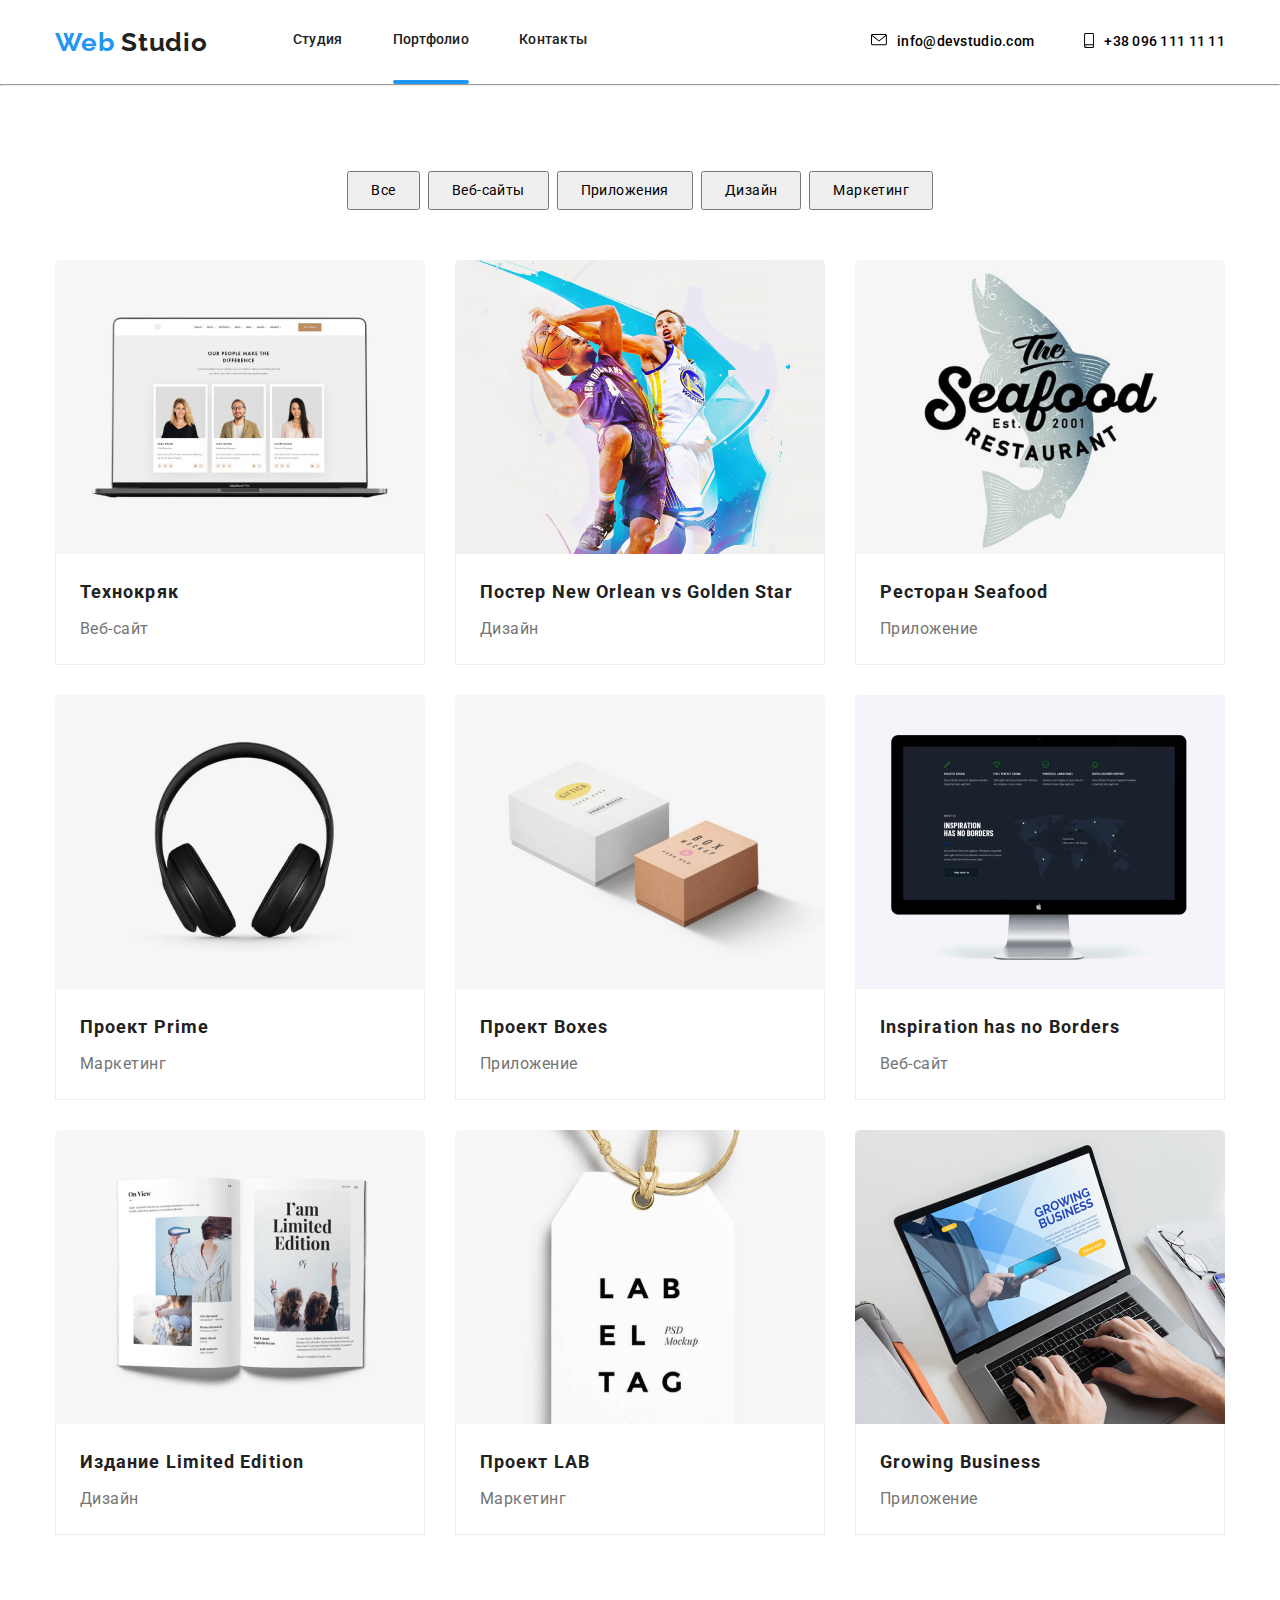
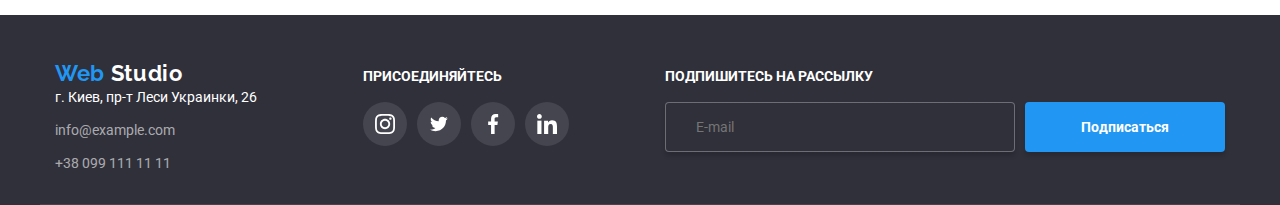
==== portfolio.html @ 1dcd69ef "создал 7 репозиторий" ====
<!DOCTYPE html>
<html lang="en">
  <head>
    <meta charset="UTF-8" />
    <meta name="viewport" content="width=device-width, initial-scale=1.0" />
    <title>Portfolio</title>
    <link
      href="https://fonts.googleapis.com/css2?family=Raleway:wght@400;500;700;900&display=swap"
      rel="stylesheet"
    />
    <link
      href="https://fonts.googleapis.com/css2?family=Roboto:wght@400;500;700;900&display=swap"
      rel="stylesheet"
    />
    <link rel="stylesheet" href="./css/normalize.css" />
    <link rel="stylesheet" href="./css/style.css" />
  </head>

  <body>
    <!--header-->
    <header>
      <div class="container">
        <p class="logo" id="top"><span class="active">Web</span> Studio</p>
        <nav class="navigation">
          <ul class="nav-list">
            <li class="nav-item"><a href="./index.html">Студия</a></li>
            <li class="nav-item active-header"><a href="#">Портфолио</a></li>
            <li class="nav-item"><a href="#">Контакты</a></li>
          </ul>
        </nav>
        <ul class="contacts-list">
          <li class="contacts-item">
            <div class="header-icon">
              <svg class="header-svg" width="16" height="12">
                <use href="./images/symbol-defs.svg#icon-envelope"></use>
              </svg>
            </div>
            <a href="mailto:info@devstudio.com"> info@devstudio.com</a>
          </li>
          <li class="contacts-item">
            <div class="header-icon">
              <svg class="header-svg" width="10" height="15">
                <use href="./images/symbol-defs.svg#icon-smartphone"></use>
              </svg>
            </div>
            <a href="tel:+380961111111"> +38 096 111 11 11</a>
          </li>
        </ul>
      </div>
    </header>
    <hr class="header-line" />
    <!--buttons-->
    <main>
      <section class="our-works">
        <div class="container">
          <h1>Наши работы</h1>
          <!-- hide title -->
          <ul class="filters-list">
            <li class="filters-item">
              <button type="button" class="button shadow">Все</button>
            </li>
            <li class="filters-item">
              <button type="button" class="button shadow">Веб-сайты</button>
            </li>
            <li class="filters-item">
              <button type="button" class="button shadow">Приложения</button>
            </li>
            <li class="filters-item">
              <button type="button" class="button shadow">Дизайн</button>
            </li>
            <li class="filters-item">
              <button type="button" class="button shadow">Маркетинг</button>
            </li>
          </ul>
          <ul class="works">
            <li class="works-item">
              <a class="item-link" href="#">
                <div class="item-image">
                  <img src="./images/hover_overlay.jpg" alt="hover_overlay" />

                  <div class="card-overlay">
                    <p class="card-description">
                      Технокряк это современная площадка распространения
                      коронавируса. Компании используют эту платформу для
                      цифрового шпионажа и атак на защищённые сервера
                      конкурентов.
                    </p>
                  </div>
                </div>
                <div class="item-info">
                  <h2 class="item-title-works">Технокряк</h2>
                  <p class="filter-type">Веб-сайт</p>
                </div>
              </a>
            </li>
            <li class="works-item">
              <a class="item-link" href="#">
                <div class="item-image">
                  <img src="./images/img1.jpg" alt="basketball" />
                  <div class="card-overlay">
                    <p class="card-description">
                      Lorem, ipsum dolor sit amet consectetur adipisicing elit.
                      Ex nemo ducimus ratione consequuntur nostrum placeat ut
                      voluptatem eligendi amet! Quia accusantium, voluptate
                      voluptatibus magni fugit quam aliquid exercitationem ea
                      vel?
                    </p>
                  </div>
                </div>
                <div class="item-info">
                  <h2 class="item-title-works">
                    Постер New Orlean vs Golden Star
                  </h2>
                  <p class="filter-type">Дизайн</p>
                </div>
              </a>
            </li>
            <li class="works-item">
              <a class="item-link" href="#">
                <div class="item-image">
                  <img src="./images/img2.jpg" alt="Seafood" />
                  <div class="card-overlay">
                    <p class="card-description">
                      Lorem, ipsum dolor sit amet consectetur adipisicing elit.
                      Ex nemo ducimus ratione consequuntur nostrum placeat ut
                      voluptatem eligendi amet! Quia accusantium, voluptate
                      voluptatibus magni fugit quam aliquid exercitationem ea
                      vel?
                    </p>
                  </div>
                </div>
                <div class="item-info">
                  <h2 class="item-title-works">Ресторан Seafood</h2>
                  <p class="filter-type">Приложение</p>
                </div>
              </a>
            </li>
            <li class="works-item">
              <a class="item-link" href="#">
                <div class="item-image">
                  <img src="./images/img3.jpg" alt="headphones" />
                  <div class="card-overlay">
                    <p class="card-description">
                      Lorem, ipsum dolor sit amet consectetur adipisicing elit.
                      Ex nemo ducimus ratione consequuntur nostrum placeat ut
                      voluptatem eligendi amet! Quia accusantium, voluptate
                      voluptatibus magni fugit quam aliquid exercitationem ea
                      vel?
                    </p>
                  </div>
                </div>
                <div class="item-info">
                  <h2 class="item-title-works">Проект Prime</h2>
                  <p class="filter-type">Маркетинг</p>
                </div>
              </a>
            </li>
            <li class="works-item">
              <a class="item-link" href="#">
                <div class="item-image">
                  <img src="./images/img4.jpg" alt="boxes" />
                  <div class="card-overlay">
                    <p class="card-description">
                      Lorem, ipsum dolor sit amet consectetur adipisicing elit.
                      Ex nemo ducimus ratione consequuntur nostrum placeat ut
                      voluptatem eligendi amet! Quia accusantium, voluptate
                      voluptatibus magni fugit quam aliquid exercitationem ea
                      vel?
                    </p>
                  </div>
                </div>
                <div class="item-info">
                  <h2 class="item-title-works">Проект Boxes</h2>
                  <p class="filter-type">Приложение</p>
                </div>
              </a>
            </li>
            <li class="works-item">
              <a class="item-link" href="#">
                <div class="item-image">
                  <img src="./images/img5.jpg" alt="mnitor" />
                  <div class="card-overlay">
                    <p class="card-description">
                      Lorem, ipsum dolor sit amet consectetur adipisicing elit.
                      Ex nemo ducimus ratione consequuntur nostrum placeat ut
                      voluptatem eligendi amet! Quia accusantium, voluptate
                      voluptatibus magni fugit quam aliquid exercitationem ea
                      vel?
                    </p>
                  </div>
                </div>
                <div class="item-info">
                  <h2 class="item-title-works">Inspiration has no Borders</h2>
                  <p class="filter-type">Веб-сайт</p>
                </div>
              </a>
            </li>
            <li class="works-item">
              <a class="item-link" href="#">
                <div class="item-image">
                  <img src="./images/img6.jpg" alt="book" />
                  <div class="card-overlay">
                    <p class="card-description">
                      Lorem, ipsum dolor sit amet consectetur adipisicing elit.
                      Ex nemo ducimus ratione consequuntur nostrum placeat ut
                      voluptatem eligendi amet! Quia accusantium, voluptate
                      voluptatibus magni fugit quam aliquid exercitationem ea
                      vel?
                    </p>
                  </div>
                </div>
                <div class="item-info">
                  <h2 class="item-title-works">Издание Limited Edition</h2>
                  <p class="filter-type">Дизайн</p>
                </div>
              </a>
            </li>
            <li class="works-item">
              <a class="item-link" href="#">
                <div class="item-image">
                  <img src="./images/img7.jpg" alt="company-logo" />
                  <div class="card-overlay">
                    <p class="card-description">
                      Lorem, ipsum dolor sit amet consectetur adipisicing elit.
                      Ex nemo ducimus ratione consequuntur nostrum placeat ut
                      voluptatem eligendi amet! Quia accusantium, voluptate
                      voluptatibus magni fugit quam aliquid exercitationem ea
                      vel?
                    </p>
                  </div>
                </div>

                <div class="item-info">
                  <h2 class="item-title-works">Проект LAB</h2>
                  <p class="filter-type">Маркетинг</p>
                </div>
              </a>
            </li>
            <li class="works-item">
              <a class="item-link" href="#">
                <div class="item-image">
                  <img src="./images/img8.jpg" alt="laptop" />
                  <div class="card-overlay">
                    <p class="card-description">
                      Lorem, ipsum dolor sit amet consectetur adipisicing elit.
                      Ex nemo ducimus ratione consequuntur nostrum placeat ut
                      voluptatem eligendi amet! Quia accusantium, voluptate
                      voluptatibus magni fugit quam aliquid exercitationem ea
                      vel?
                    </p>
                  </div>
                </div>
                <div class="item-info">
                  <h2 class="item-title-works">Growing Business</h2>
                  <p class="filter-type">Приложение</p>
                </div>
              </a>
            </li>
          </ul>
        </div>
      </section>
    </main>
    <!-- foore -->
    <footer>
      <div class="container">
        <div>
          <a class="logo" href="#top"><span class="active">Web</span> Studio</a>
          <address class="address">
            <ul class="address-list">
              <li class="address-item">г. Киев, пр-т Леси Украинки, 26</li>
              <li class="address-item">
                <a href="mailto:info@example.com">info@example.com</a>
              </li>
              <li class="address-item">
                <a href="tel:+380991111111">+38 099 111 11 11</a>
              </li>
            </ul>
          </address>
        </div>
        <div class="join-social">
          <p class="join">Присоединяйтесь</p>
          <ul class="social">
            <li class="social-list-footer">
              <a class="social-link-footer" href="#">
                <svg class="social-icon-footer" width="20" height="20">
                  <use href="./images/symbol-defs.svg#icon-Instagram"></use>
                </svg>
              </a>
            </li>
            <li class="social-list-footer">
              <a class="social-link-footer" href="#">
                <svg class="social-icon-footer" width="20" height="16">
                  <use href="./images/symbol-defs.svg#icon-Twitter"></use>
                </svg>
              </a>
            </li>
            <li class="social-list-footer">
              <a class="social-link-footer" href="#">
                <svg class="social-icon-footer" width="20" height="20">
                  <use
                    class="svg-social"
                    href="./images/symbol-defs.svg#icon-facebook"
                  ></use>
                </svg>
              </a>
            </li>
            <li class="social-list-footer">
              <a class="social-link-footer" href="#">
                <svg class="social-icon-footer" width="20" height="20">
                  <use href="./images/symbol-defs.svg#icon-linkedin"></use>
                </svg>
              </a>
            </li>
          </ul>
        </div>
        <div class="join-form">
          <p class="join">Подпишитесь на рассылку</p>
        <form class="form-item">
        
          <input class="form" type="email" name="mail" placeholder="E-mail" />
          <button class="f-button">
            <p>Подписаться</p>
            <svg class="button-svg" width="24" height="24">
              <use href="./images/symbol-defs.svg#icon-send"></use>
            </svg>
          </button>
        
        </form>
      </div>
      <!-- <small class="copyrights">2020 | Developed by GoIT Students</small> -->
    </footer>
  </body>
</html>
---- css/style.css ----
:root {
  --text-color: #212121;
  --main-color: #2196f3;
  --contacts-color: #757575;
}

html {
  box-sizing: border-box;
}

* ::before,
* ::after {
  box-sizing: inherit;
}

button:hover,
button:focus {
  color: #ffffff;
  background-color: var(--active-color);
}

ul {
  padding-inline-start: 0;
  margin: 0;
}

body {
  font-family: "roboto", sans-serif;
  font-size: 14px;
  line-height: 1.71;
  letter-spacing: 0.03;
}

.container {
  width: 1170px;
  margin-left: auto;
  margin-right: auto;
  margin-bottom: 94px;
  padding-right: 15px;
  padding-left: 15px;
}

.container:first-child {
  margin-bottom: 0;
}

.header-line {
  margin-top: 0;
  margin-bottom: 0;
}
/* header */

header {
  font-size: 14px;
  line-height: 1.14;
  font-weight: 500;
  letter-spacing: 0.02em;
}

header .container {
  display: flex;
  align-items: center;
}

header a {
  text-decoration: none;
}

.logo {
  font-family: "Raleway", sans-serif;
  font-size: 26px;
  font-weight: 700;
  line-height: 1.19;
  letter-spacing: 0.03em;
  margin-right: 85px;

  color: var(--text-color);
}

.active {
  color: var(--main-color);
}

.active-header:after {
  content: "";
  display: block;
  width: 100%;
  height: 4px;
  border-radius: 3px;

  background-color: var(--main-color);
}

.nav-list {
  display: flex;
}

.nav-item:not(:last-child) {
  margin-right: 50px;
}

.nav-item a {
  display: inline-block;

  padding-top: 32px;
  padding-bottom: 32px;

  color: var(--text-color);

  transition: 250ms cubic-bezier(0.4, 0, 0.2, 1);
}

.active a {
  color: var(--main-color);
}

.nav-item a:hover,
.nav-item a:focus {
  color: var(--main-color);
}

.contacts-list {
  display: flex;
  margin-left: auto;
  align-items: center;
}

.contacts-item:not(:last-child) {
  margin-right: 50px;
}

.contacts-item {
  display: flex;
  align-items: center;

  padding-top: 32px;
  padding-bottom: 32px;

  transition: 250ms cubic-bezier(0.4, 0, 0.2, 1);
}

.contacts-item a {
  color: var(--main-text-color);
}

.header-icon {
  margin-right: 10px;
}
.header-svg {
  fill: var(--main-text-color);
}
.contacts-item:hover {
  color: #2196f3;
}
.contacts-item:hover {
  fill: #2196f3;
}

/* hero */
.hero-container {
  background-image: linear-gradient(
      to right,
      rgba(47, 48, 58, 0.8),
      rgba(47, 48, 58, 0.8)
    ),
    url(../images/Header_img.jpg);
  background-repeat: no-repeat;
  background-position: center;
  text-align: center;
  width: 100%;
  height: 600px;
  margin-bottom: 94px;
  display: flex;
  flex-direction: column;
  justify-content: center;
  align-items: center;
}

.hero-title {
  font-weight: 900;
  font-size: 44px;
  line-height: 60px;
  letter-spacing: 0.06em;
  text-transform: uppercase;
  color: #ffffff;
}

.hero-button {
  background-color: #2196f3;
  box-shadow: 0px 4px 4px rgba(0, 0, 0, 0.15);
  border-radius: 4px;
  border: none;
  padding: 20px 33px;

  transition: background-color 250ms cubic-bezier(0.4, 0, 0.2, 1);
}

.hero-button:hover {
  background-color: #0977d1;
}

.hero-button-text {
  font-weight: bold;
  font-size: 16px;
  line-height: 30px;
  display: flex;
  align-items: center;
  text-align: center;
  letter-spacing: 0.06em;

  color: #ffffff;
}
/* virtues */

.section-virtues {
  display: flex;
  margin-left: auto;
  margin-right: auto;
}

.list-virtues {
  margin-right: 30px;
}

.list-virtues:last-child {
  margin-right: 0;
}

.virtues-svg {
  display: flex;
  height: 120px;
  background-color: #f5f4fa;
  border-radius: 3px;
  align-items: center;
  justify-content: center;
}

.header-virtues {
  font-weight: bold;
  font-size: 14px;
  line-height: 16px;
  letter-spacing: 0.03em;
  text-transform: uppercase;
  color: var(--text-color);
}
.head {
  width: 270px;
  height: 18px;
  margin-top: 30px;
  margin-bottom: 10px;
}

.text-virtues {
  font-family: Roboto;
  font-size: 14px;
  line-height: 24px;
  letter-spacing: 0.03em;
  color: #757575;
}

/* what we do */

.activity {
  display: flex;
  margin-left: auto;
  margin-right: auto;
}

.do-container {
  margin-bottom: 94px;
}

.activity-image {
  position: relative;
}
.item-title {
  position: absolute;
  left: 0;
  bottom: 0;
  width: 100%;
}
.main-section-title {
  font-weight: bold;
  font-size: 36px;
  line-height: 42px;
  letter-spacing: 0.03em;
  color: var(--text-color);
  text-align: center;
  margin-top: 0;
  margin-bottom: 50px;
}
.item-title {
  font-size: 14px;
  text-align: center;

  color: #ffffff;
  background-color: rgba(47, 48, 58, 0.8);

  padding-top: 27px;
  padding-bottom: 27px;
  margin: 0;
}
.activity-item-list {
  margin-right: 30px;
}
.activity-item-list:last-child {
  margin-right: 0;
}

.activity-links {
  font-weight: bold;
  font-size: 14px;
  line-height: 16px;
  text-align: center;
  letter-spacing: 0.03em;
  text-transform: uppercase;

  color: #ffffff;
}
/* team */

.team-cntainer {
  background-color: #f5f4fa;
  margin-left: auto;
  margin-right: auto;
  padding-top: 94px;
  padding-bottom: 94px;
}

.palyers {
  display: flex;
  margin-right: auto;
  margin-left: auto;
}

.list-team {
  margin-right: 30px;
  background-color: #ffffff;
  box-shadow: 0px 2px 1px rgba(0, 0, 0, 0.2), 0px 1px 1px rgba(0, 0, 0, 0.14),
    0px 1px 3px rgba(0, 0, 0, 0.12);
  border-radius: 0px 0px 4px 4px;
}

.list-team:last-child {
  margin-right: 0;
}

.name {
  font-weight: 500;
  font-size: 16px;
  line-height: 19px;
  text-align: center;
  letter-spacing: 0.03em;
  color: var(--text-color);
}

.specialty {
  font-size: 16px;
  line-height: 19px;
  text-align: center;
  letter-spacing: 0.03em;
  color: #757575;
}

.social-link {
  display: flex;
  margin-left: auto;
  margin-right: auto;
  align-items: center;
  justify-content: center;
  margin-top: 16px;
  margin-bottom: 24px;
}

.social-list-svg {
  margin-right: 10px;
}
.social-list-svg:last-child {
  margin-right: 0;
}

.social-link-svg {
  align-items: center;
  justify-content: center;
  display: flex;

  width: 44px;
  height: 44px;
  border-radius: 50%;

  color: #fff;

  transition: 250ms, cubic-bezier(0.4, 0, 0.2, 1) color 250ms;
}

.social-link-svg:focus,
.social-link-svg:hover {
  cursor: pointer;
  background-color: var(--main-color);
}

.social-icon {
  fill: #afb1b8;
}
.social-link-svg:focus svg,
.social-link-svg:hover svg {
  fill: currentColor;
}

/* clients */

.clients-title {
  margin-top: 94px;
}

.list-clients {
  display: flex;
  margin-left: auto;
  margin-right: auto;
}

.list-clients-item {
  margin-right: 30px;
}

.list-clients-item:last-child {
  margin-right: 0;
}

.box-clients {
  display: flex;
  align-items: center;
  justify-content: center;

  width: 168px;
  height: 90px;

  border: 1px solid #afb1b8;
  border-radius: 5px;

  color: #afb1b8;

  transition: 250ms cubic-bezier(0.4, 0, 0.2, 1);
}

.box-clients:hover {
  cursor: pointer;
  border-color: var(--main-color);
}

.clients-icon {
  fill: currentColor;

  transition: fill 250ms cubic-bezier(0.4, 0, 0.2, 1);
}

.box-clients:hover .clients-icon {
  fill: var(--main-color);
}

/* footer */

footer {
  color: #ffffff;
  background-color: #2f303a;
}

footer .container {
  display: flex;
  align-items: baseline;
  justify-content: space-between;
  border-bottom: 1px solid rgba(255, 255, 255, 0.1);
  padding-top: 45px;
  padding-bottom: 28px;
}

footer a {
  text-decoration: none;
  display: block;
}

footer .logo {
  color: #ffffff;
  font-size: 22px;
}

.address-list li:not(:last-child) {
  margin-bottom: 9px;
}

.address-item {
  font-size: 14px;
  font-style: normal;
}

footer .address-item a {
  color: rgba(255, 255, 255, 0.6);
}

footer .join {
  font-size: 14px;
  font-weight: 700;
  line-height: 0.87;
  text-transform: uppercase;
  margin-bottom: 20px;
}

footer .social {
  padding: 0;
  display: flex;
}

.copyrights {
  display: block;
  font-size: 12px;
  line-height: 2;
  text-align: center;
  color: rgba(255, 255, 255, 0.4);
  padding-top: 18px;
  padding-bottom: 21px;
}

.social-list-footer {
  margin-right: 10px;
}

.social-list-footer:last-child {
  margin-right: 0;
}

.social-link-footer {
  width: 44px;
  height: 44px;
  border-radius: 50%;
  align-items: center;
  background-color: rgba(255, 255, 255, 0.1);
  justify-content: center;
  display: flex;
  color: #fff;
  transition-duration: 250ms;
  transition-timing-function: cubic-bezier(0.4, 0, 0.2, 1);
  /* transition: cubic-bezier(0.4, 0, 0.2, 1); */
}
.social-link-footer:hover {
  cursor: pointer;
  background-color: var(--main-color);
  border-radius: 50%;
}
.social-icon-footer {
  fill: #fff;
}

.form-item {
  display: flex;
}

.form {
  border: 1px solid rgba(255, 255, 255, 0.3);
  box-sizing: border-box;
  box-shadow: 0px 4px 4px rgba(0, 0, 0, 0.15);
  border-radius: 4px;
  height: 50px;
  background-color: #2f303a;
  margin-right: 10px;
  min-width: 350px;
}

.form::placeholder {
  margin-left: 15px;
}

.f-button {
  position: relative;
  background-color: #2196f3;
  box-shadow: 0px 4px 4px rgba(0, 0, 0, 0.15);
  border-radius: 4px;
  height: 50px;
  width: 200px;
  color: #fff;
  align-items: center;
  display: flex;
  padding-left: 30px;
  padding-right: 30px;
  border: none;
}

.button-svg {
  position: absolute;
  top: 50%;
  left: 50%;
  transform: translate(150%, -50%);
  opacity: 0;
  transition-duration: 350ms;
  transition-delay: 100ms;
}

.f-button:hover .button-svg {
  opacity: 1;
}

.f-button:hover {
  background-color: #2196f3;
}

.f-button p {
  position: absolute;
  margin: 0;
  top: 50%;
  left: 50%;
  transform: translate(-50%, -50%);

  font-weight: bold;

  transition-duration: 350ms;
}

.f-button:hover p {
  transform: translate(-70%, -50%);
}

.form {
  padding-left: 30px;
}

.form:focus,
.form:hover {
  background-color: #2f303a;
  color: #fff;
  outline: none;
  cursor: pointer;
}

/* portfolio */

.our-works h1 {
  visibility: hidden;
}
.our-works a {
  text-decoration: none;
}
.our-works ul {
  list-style-type: none;
}
.filters-list {
  display: flex;
  justify-content: center;
  text-align: center;
  margin-bottom: 50px;
}
.filters-item {
  min-width: 73px;

  transition: background-color 250ms cubic-bezier(0.4, 0, 0.2, 1);
}
.filters-item:not(:last-child) {
  margin-right: 8px;
}

.filters-item:hover {
  color: #fff;
  background-color: var(--main-color);
}

.our-works .button {
  margin: 0;
  padding: 6px 22px;
  min-width: 73px;
  min-height: 38px;
  letter-spacing: 0.03em;
  line-height: 1.62;
}

.our-works {
  margin-bottom: 80px;
}

.works {
  display: flex;
  flex-wrap: wrap;
  justify-content: space-between;
}
.works img {
  display: block;
}
.works-item {
  display: block;
  width: calc((100% - 30px * 2) / 3);
  margin-bottom: 30px;
  margin-right: 30px;
  background: #ffffff;
}
.works-item:nth-child(3n) {
  margin-right: 0px;
}
.works-item:nth-last-child(-n + 3) {
  margin-bottom: 0px;
}
.works-item .item-title {
  text-transform: none;
}

.works-item:hover {
  box-shadow: 1px 4px 6px rgba(0, 0, 0, 0.16), 0px 4px 4px rgba(0, 0, 0, 0.06),
    0px 1px 1px rgba(0, 0, 0, 0.12);
}

.item-link {
  text-decoration: none;
}

.item-info p,
h2 {
  margin: 0;
  padding: 0;
}

.item-info {
  border: 1px solid #eeeeee;
  border-top: none;
  text-align: left;
  padding: 20px 24px;
}
.our-works .item-title-works {
  color: var(--text-color);
  font-size: 18px;
  line-height: 2;
  font-weight: 700;
  letter-spacing: 0.06em;
  margin-bottom: 4px;
}
.filter-type {
  font-size: 16px;
  line-height: 1.87;
  font-weight: 400;
  letter-spacing: 0.03em;

  color: #757575;
}

.item-image {
  position: relative;
  border-radius: 5px 5px 0px 0px;
  overflow: hidden;
}

.card-overlay {
  position: absolute;
  top: 0;
  left: 0;
  width: 100%;

  background-color: rgba(33, 150, 243, 0.9);

  transform: translateY(100%);

  transition: transform 250ms cubic-bezier(0.4, 0, 0.2, 1);
}

.item-link:hover .card-overlay {
  transform: translateY(0);
}

.card-description {
  margin: 0;
  color: #ffffff;
  font-size: 18px;
  line-height: 1.56;
  padding: 63px 24px;
  text-align: left;
}

/* modal */

p {
  margin: 0;
}

.backdrop {
  position: fixed;
  top: 0;
  left: 0;

  width: 100%;
  height: 100%;

  background-color: rgba(0, 0, 0, 0.2);
}

.backdrop.is-hidden {
  opacity: 0;
  pointer-events: none;
}

.close-modal-btn {
  position: absolute;
  top: 8px;
  right: 8px;

  transition: background-color 250ms cubic-bezier(0.4, 0, 0.2, 1);

  display: flex;
  align-items: center;
  justify-content: center;

  width: 30px;
  height: 30px;
  border: 1px solid rgba(0, 0, 0, 0.1);
  border-radius: 50%;
  outline: none;

  cursor: pointer;

  background-color: #ffffff;
}

.close-modal-btn:hover,
.close-modal-btn:focus {
  background-color: #2196f3;

  fill: #fff;

  transform: scale(1.15);
}

.modal {
  position: absolute;
  top: 50%;
  left: 50%;

  transform: translate(-50%, -50%);

  width: 530px;
  padding: 40px;

  align-items: center;
  justify-content: center;
  font-style: inherit;
  box-sizing: border-box;

  background-color: #fff;
  box-shadow: 0px 2px 1px rgba(0, 0, 0, 0.2), 0px 1px 1px rgba(0, 0, 0, 0.14),
    0px 1px 3px rgba(0, 0, 0, 0.12);
  border-radius: 4px;
}

.form-items {
  display: flex;
  flex-direction: column;
}

.modal h1 {
  font-weight: bold;
  font-size: 20px;
  line-height: 23px;
  text-align: center;
  letter-spacing: 0.03em;

  margin-bottom: 30px;

  color: #212121;
}

.input-item {
  height: 40px;
  width: 100%;
  box-sizing: border-box;

  border: 1px solid rgba(33, 33, 33, 0.2);
  border-radius: 4px;
  outline: none;

  padding-left: 42px;
  padding-right: 18px;

  cursor: pointer;
}

.input-item:hover .input-svg,
.input-item:focus .input-svg {
  border: 1px solid #2196f3;

  fill: #2196f3;
}

.input-item.comment {
  height: 120px;

  padding: 12px 16px;
}

.label-item.comment {
  position: absolute;
  top: 0px;
  left: 0px;
  transform: translate(16px, 12px);

  text-align: start;
}

.input-item:not(:placeholder-shown) ~ .label-item,
.input-item:focus ~ .label-iteml {
  color: #188ce8;

  transform: translate(0px, -20px);
}

.form-field {
  position: relative;
  margin-bottom: 28px;
}

.form-field:focus-within .input-item {
  border: 1px solid #2196f3;
}

.form-field:focus-within .input-svg {
  fill: #2196f3;
}

.input-item:hover {
  border: 1px solid #2196f3;
}

.label-item {
  position: absolute;
  top: 0;
  left: 0;
  transform: translate(42px, 11px);
  transition: 250ms cubic-bezier(0.4, 0, 0.2, 1);

  font-size: 14px;
  line-height: 16px;
  letter-spacing: 0.01em;

  color: #757575;
}

.form-field:focus-within .label-item {
  color: #188ce8;

  transform: translate(0px, -20px);
}

.input-svg {
  position: absolute;
  top: 0;
  left: 0;
  transform: translate(100%, 110%);

  fill: black;
}
.visually-hidden {
  position: absolute;
  width: 1px;
  height: 1px;
  margin: -1px;
  border: 0;
  padding: 0;
  clip: rect(0 0 0 0);
  overflow: hidden;
}

.checkbox {
  display: inline-flex;
  justify-content: center;
  margin-bottom: 30px;
}

.checkbox-label {
  display: inline-flex;
  align-items: center;
}

.checkbox-label a {
  margin-left: 4px;
}

.checkbox-label::before {
  content: "";

  display: block;
  flex-shrink: 0;

  width: 16px;
  height: 16px;

  margin-right: 8px;

  border: 1px solid #000;
  border-radius: 3px;

  transition: 250ms cubic-bezier(0.4, 0, 0.2, 1);
}

.checkbox-field:checked ~ .checkbox-label::before {
  background-image: url(../images/accept.svg);
  background-color: #2196f3;
  background-repeat: no-repeat;
  background-size: contain;
  border: 1px solid #188ce8;
}

.submit-btn {
  width: 200px;
  height: 50px;

  margin-left: auto;
  margin-right: auto;

  outline: none;
  color: #fff;
  border: 1px solid #188ce8;
  background-color: #188ce8;
  box-shadow: 0px 4px 4px rgba(0, 0, 0, 0.15);
  border-radius: 4px;

  cursor: pointer;

  transition: 250ms cubic-bezier(0.4, 0, 0.2, 1);
}

.submit-btn:focus,
.submit-btn:hover {
  background-color: #0977d1;

  transform: scale(0.99);
}
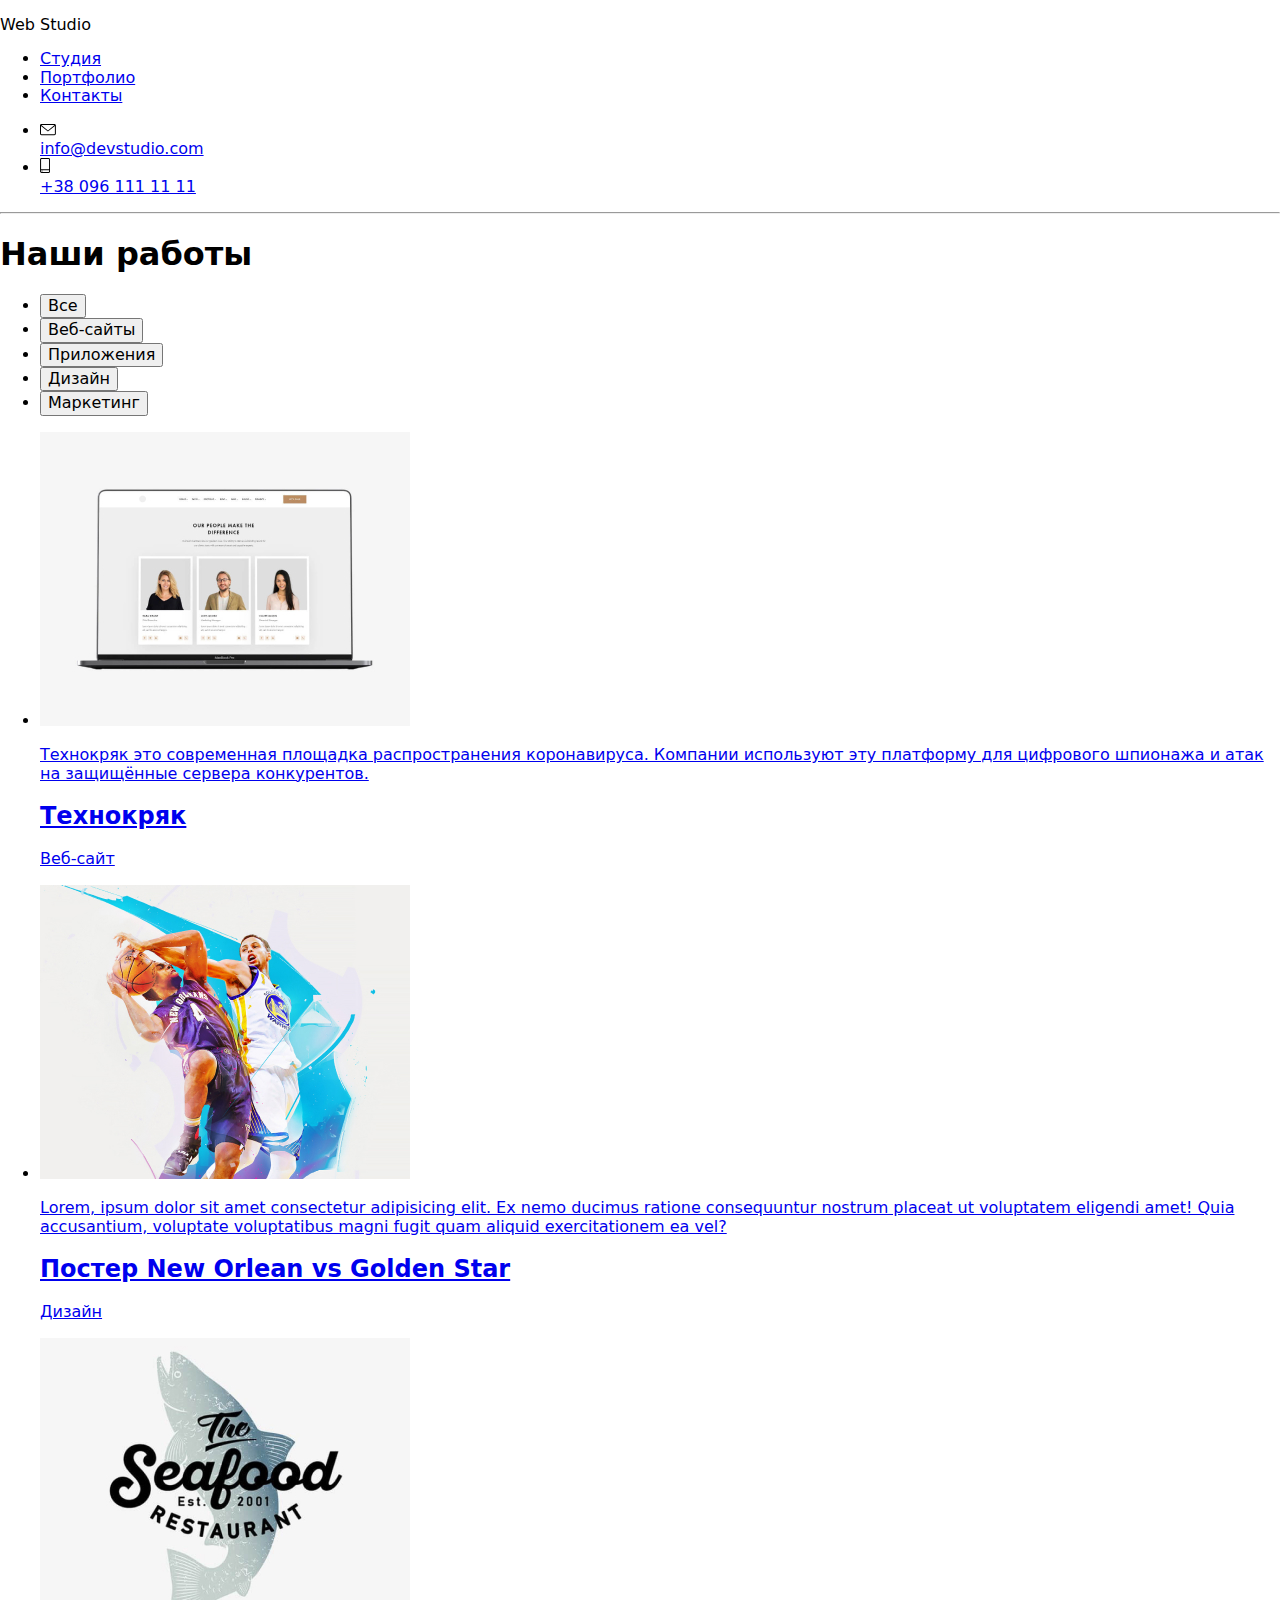
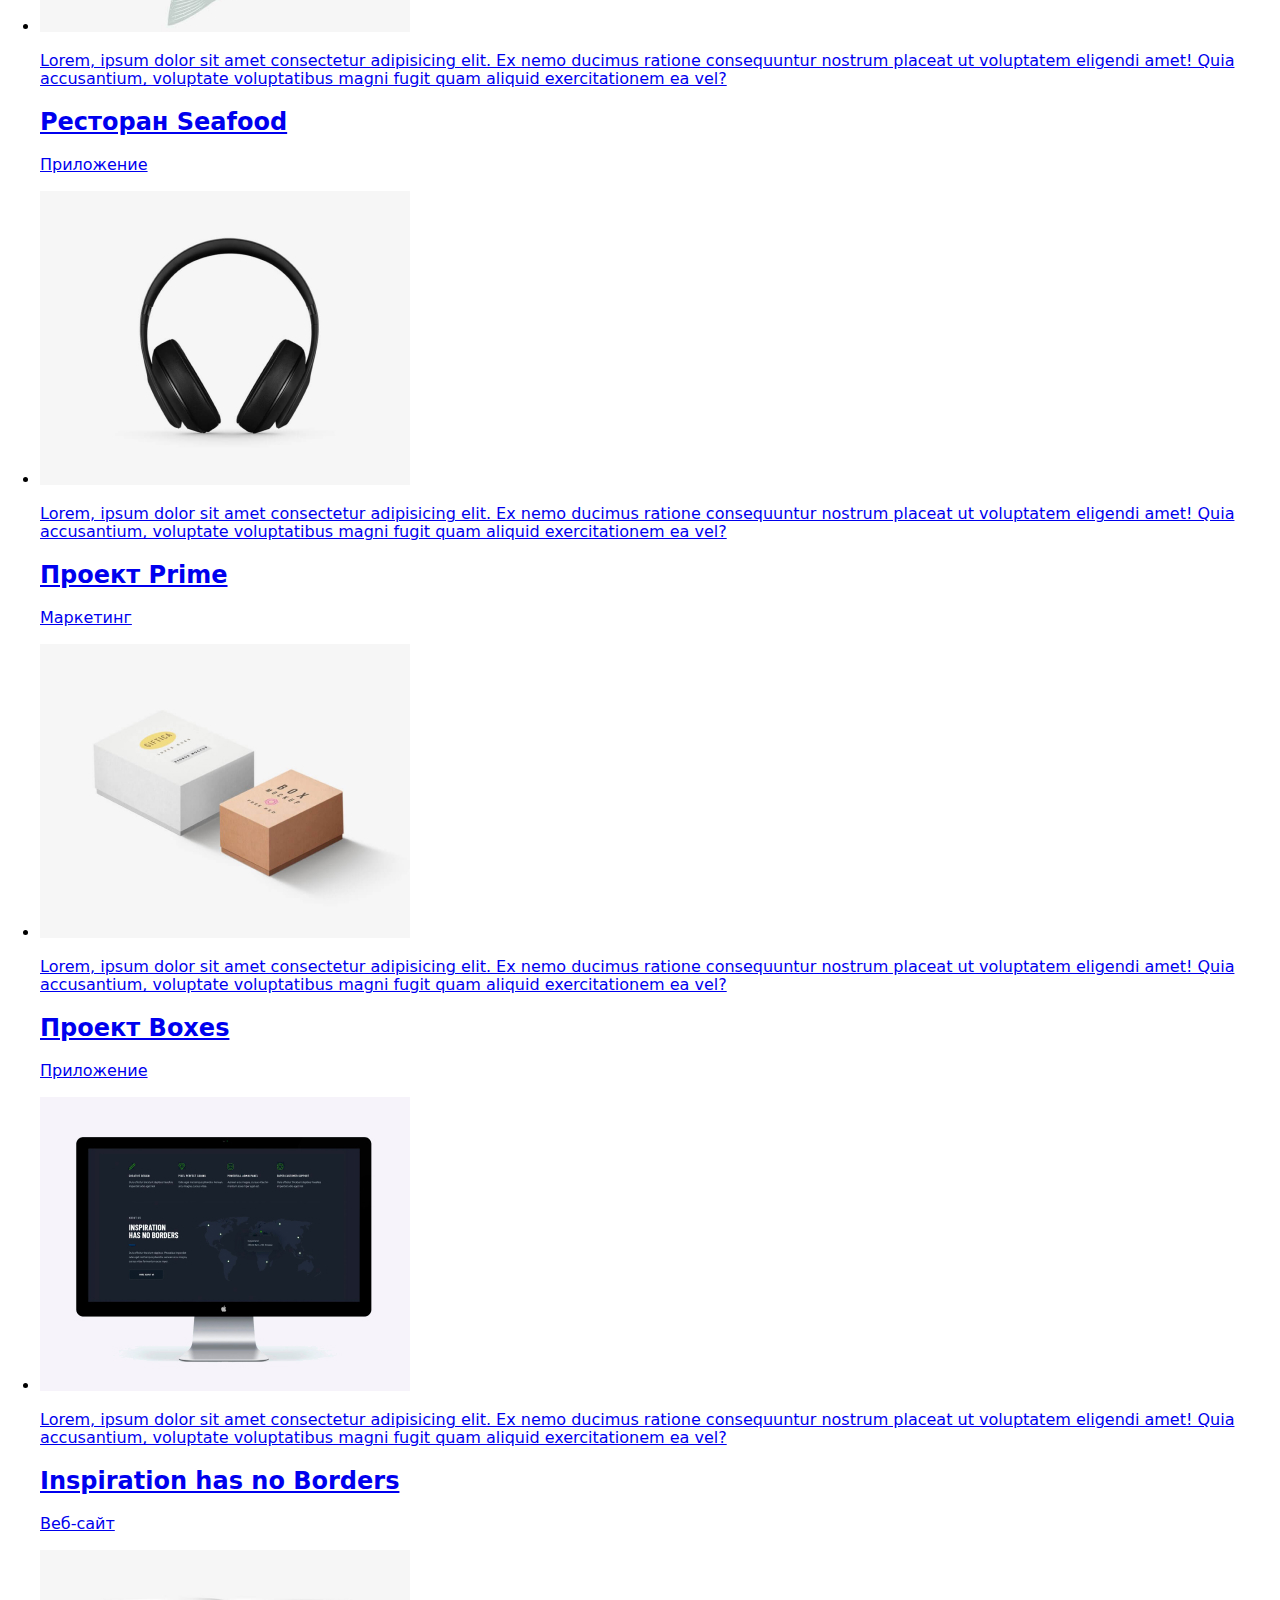
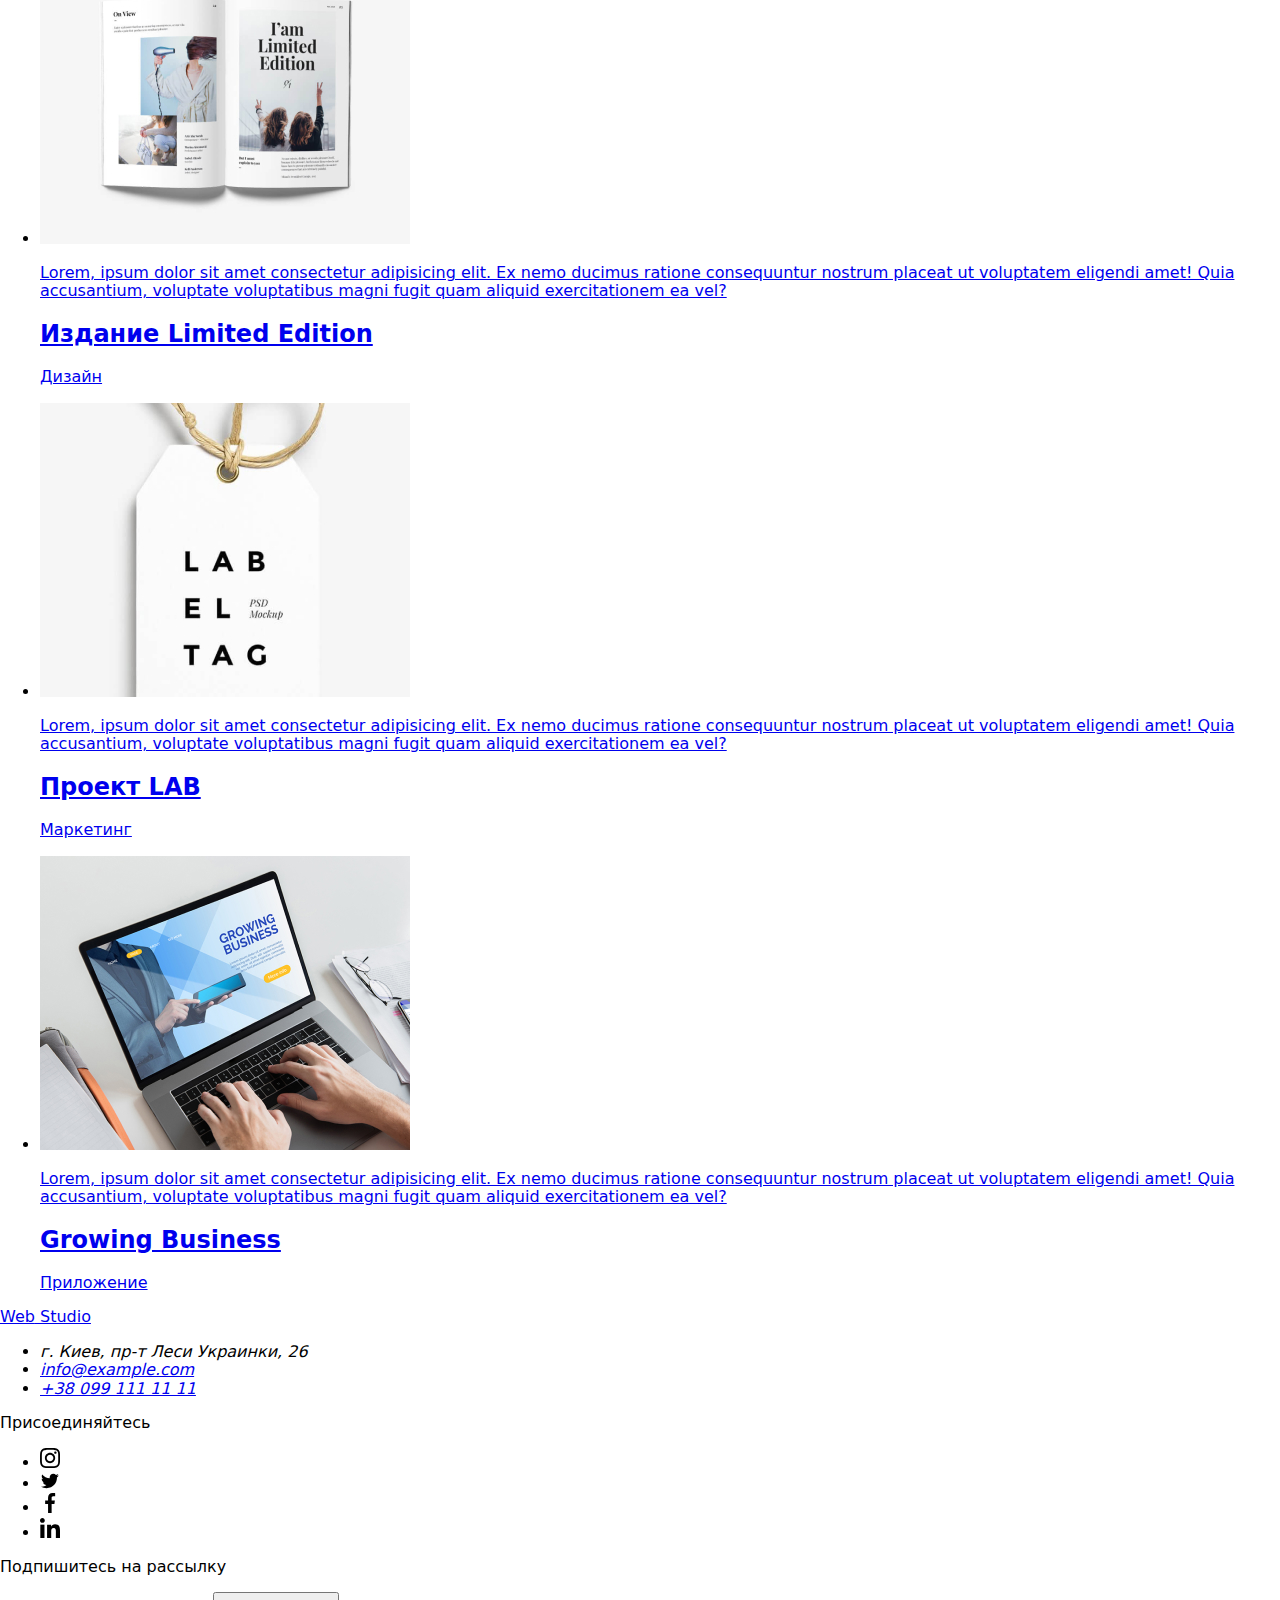
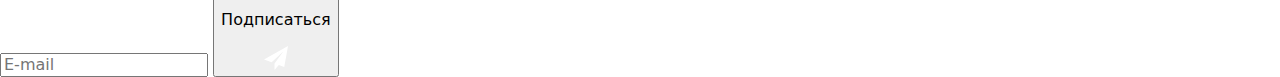
==== commit cb1b3e05: "сделал дз 7" ====
--- a/portfolio.html
+++ b/portfolio.html
@@ -4,16 +4,12 @@
     <meta charset="UTF-8" />
     <meta name="viewport" content="width=device-width, initial-scale=1.0" />
     <title>Portfolio</title>
-    <link
-      href="https://fonts.googleapis.com/css2?family=Raleway:wght@400;500;700;900&display=swap"
-      rel="stylesheet"
-    />
-    <link
-      href="https://fonts.googleapis.com/css2?family=Roboto:wght@400;500;700;900&display=swap"
-      rel="stylesheet"
-    />
-    <link rel="stylesheet" href="./css/normalize.css" />
-    <link rel="stylesheet" href="./css/style.css" />
+  <link href="https://fonts.googleapis.com/css2?family=Raleway:wght@400;500;700;900&display=swap" rel="stylesheet">
+  <link href="https://fonts.googleapis.com/css2?family=Roboto:wght@400;500;700;900&display=swap" rel="stylesheet">
+  <link rel="stylesheet" href="https://cdnjs.cloudflare.com/ajax/libs/modern-normalize/0.7.0/modern-normalize.min.css">
+  <link rel="stylesheet" href="./dist/css/main.min.css">
+  <link rel="shortcut icon" href="/images/favicon.ico" type="image/x-icon">
+  
   </head>
 
   <body>
@@ -52,7 +48,7 @@
     <!--buttons-->
     <main>
       <section class="our-works">
-        <div class="container">
+        <div class="portfolio-container">
           <h1>Наши работы</h1>
           <!-- hide title -->
           <ul class="filters-list">
